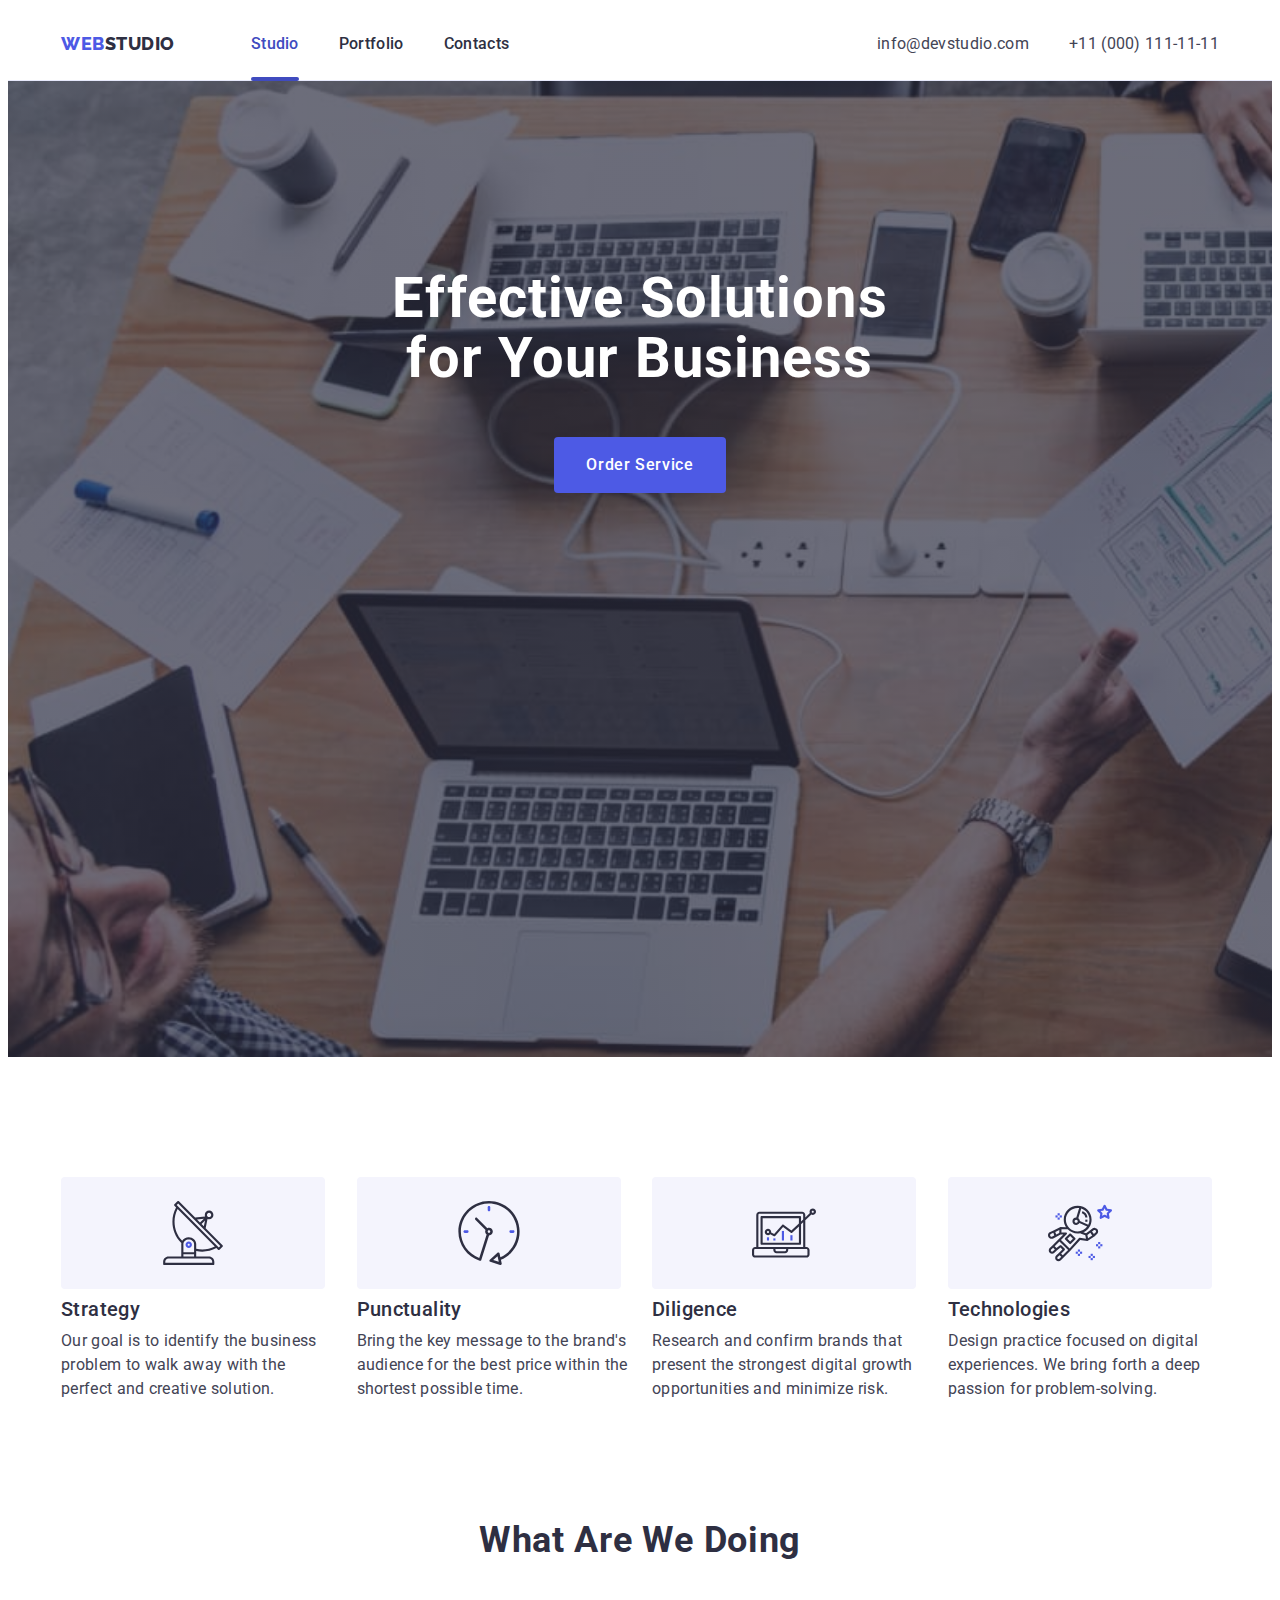
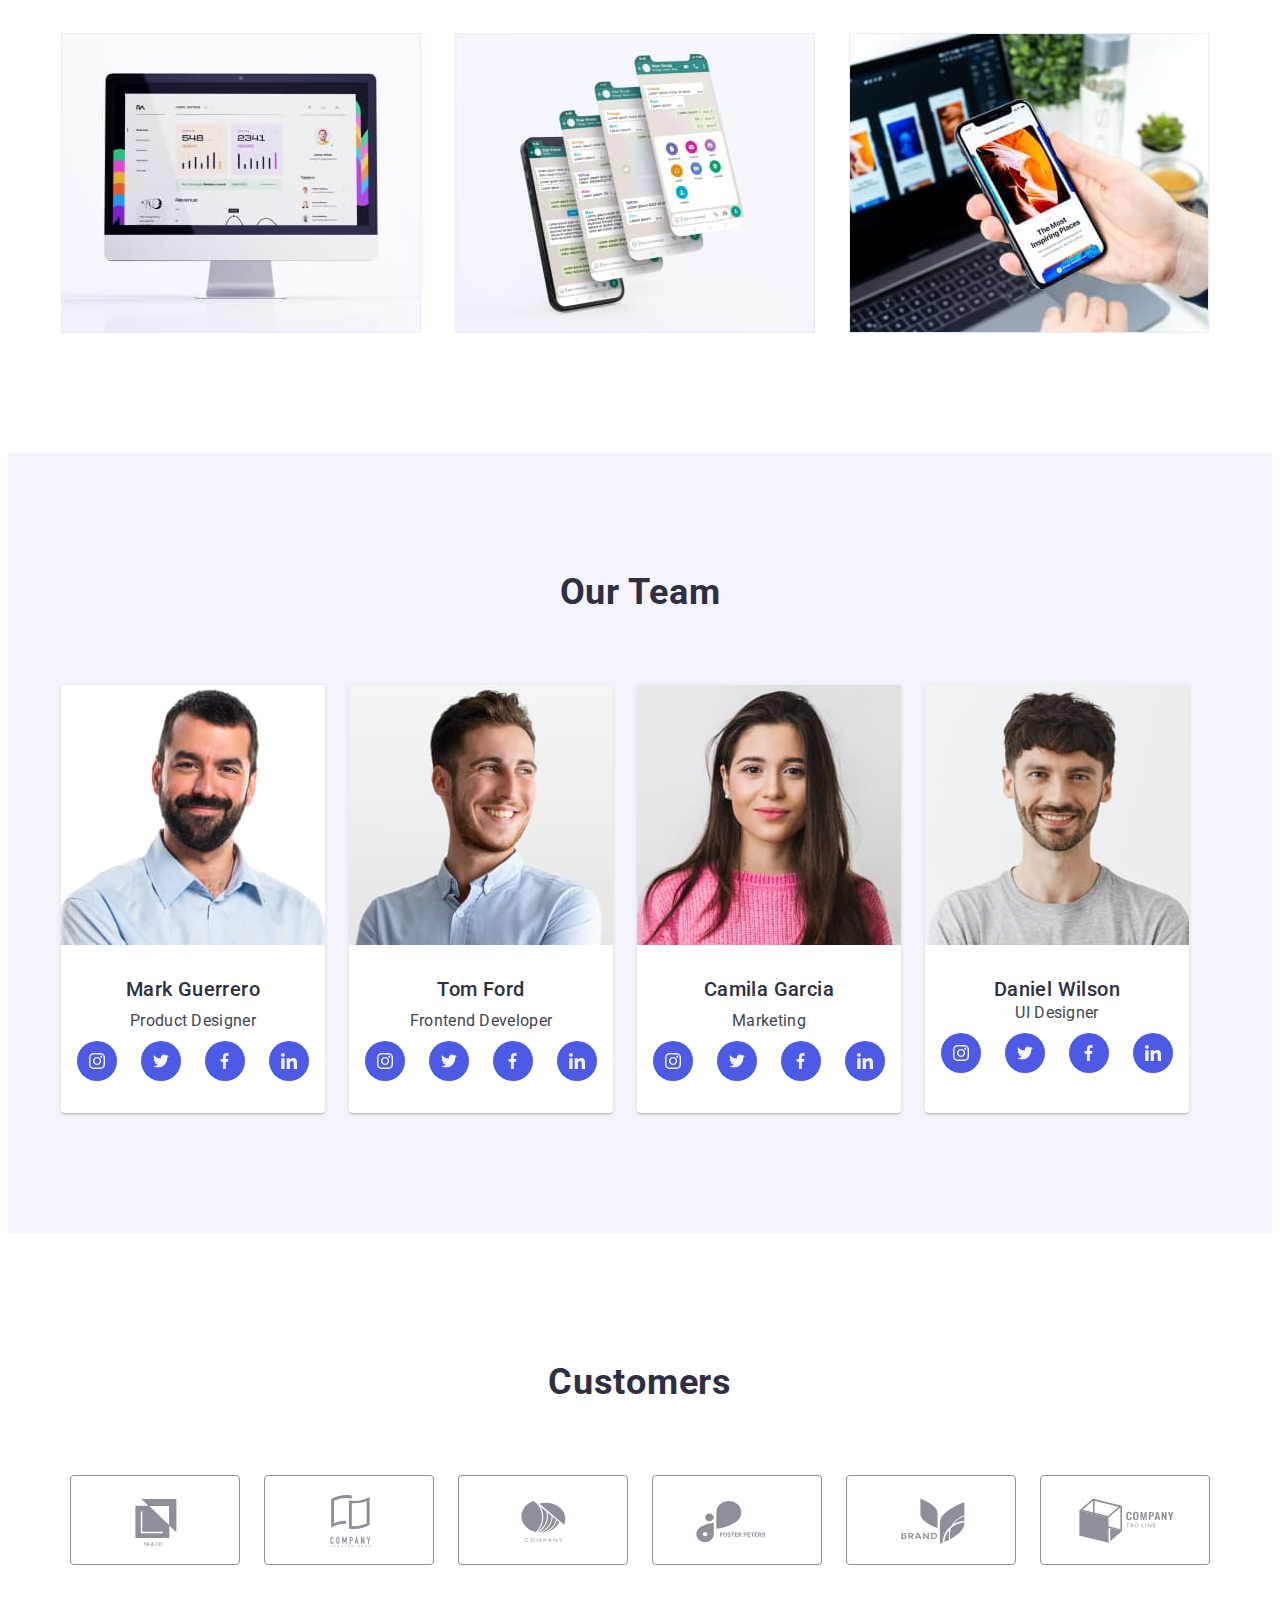
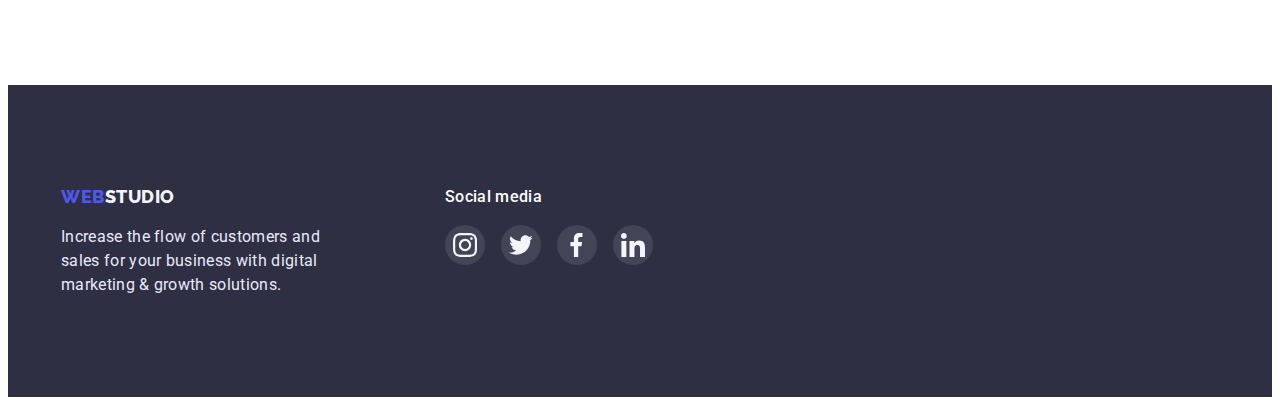
==== index.html @ 8904f3a8 "Initial commit" ====
<!DOCTYPE html>
<html lang="en">
  <head>
    <meta charset="UTF-8" />
    <meta http-equiv="X-UA-Compatible" content="IE=edge" />
    <meta name="viewport" content="width=device-width, initial-scale=1.0" />
    <title>Studio</title>
    <link rel="preconnect" href="https://fonts.googleapis.com" />
    <link rel="preconnect" href="https://fonts.gstatic.com" crossorigin />
    <link
      href="https://fonts.googleapis.com/css2?family=Raleway:wght@800&family=Roboto:wght@400;500;700;900&display=swap"
      rel="stylesheet"
    />
    <link
      rel="stylesheet"
      href="https://cdnjs.cloudflare.com/ajax/libs/modern-normalize/1.1.0/modern-normalize.min.css"
      integrity="sha512-wpPYUAdjBVSE4KJnH1VR1HeZfpl1ub8YT/NKx4PuQ5NmX2tKuGu6U/JRp5y+Y8XG2tV+wKQpNHVUX03MfMFn9Q=="
      crossorigin="anonymous"
      referrerpolicy="no-referrer"
    />
    <link rel="stylesheet" href="./css/styles.css" />
  </head>
  <body>
    <header class="page-header">
      <div class="container page-header-container">
        <nav class="header-navigation">
          <a class="header-logo" href="./index.html"
            ><span class="accent">Web</span>Studio</a
          >

          <ul class="header-list">
            <li class="header-item list">
              <a class="header-link link current" href="./index.html">Studio</a>
            </li>
            <li class="header-item list">
              <a class="header-link link" href="./portfolio.html">Portfolio</a>
            </li>
            <li class="header-item list">
              <a class="header-link link" href="">Contacts</a>
            </li>
          </ul>
        </nav>
        <address class="address">
          <ul class="box-address list">
            <li class="header-address-list">
              <a class="header-address link" href="mailto:info@devstudio.com"
                >info@devstudio.com</a
              >
            </li>
            <li class="header-address-list">
              <a class="header-address link" href="tel:+110001111111"
                >+11 (000) 111-11-11</a
              >
            </li>
          </ul>
        </address>
      </div>
    </header>
    <main>
      <section class="service">
        <div class="container">
          <h1 class="service-title">Effective Solutions for Your Business</h1>
          <button class="service-button button" type="button" data-modal-open>
            Order Service
          </button>
        </div>
      </section>

      <section class="rules section">
        <div class="container">
          <h2 class="visually-hidden">features</h2>
          <ul class="rules-list list">
            <li class="rules-item">
              <div class="rules-block">
              <svg class="rules-list-icon" width="64" height="64">
                <use href="./images/sprite.svg#icon-antenna"></use>
              </svg>
              </div>
              <h3 class="rules-title title">Strategy</h3>
              <p class="rules-text">
                Our goal is to identify the business problem to walk away with
                the perfect and creative solution.
              </p>
            </li>
            <li class="rules-item">
              <div class="rules-block">
              <svg class="rules-list-icon" width="64" height="64">
                <use href="./images/sprite.svg#icon-clock"></use>
              </svg>
              </div>
              <h3 class="rules-title title">Punctuality</h3>
              <p class="rules-text">
                Bring the key message to the brand's audience for the best price
                within the shortest possible time.
              </p>
            </li>
            <li class="rules-item">
              <div class="rules-block">
              <svg class="rules-list-icon" width="64" height="64">
                <use href="./images/sprite.svg#icon-diagram"></use>
              </svg>
              </div class="rules-block">
              <h3 class="rules-title title">Diligence</h3>
              <p class="rules-text">
                Research and confirm brands that present the strongest digital
                growth opportunities and minimize risk.
              </p>
            </li>
            <li class="rules-item">
              <div class="rules-block">
              <svg class="rules-list-icon" width="64" height="64">
                <use href="./images/sprite.svg#icon-astronaut"></use>
              </svg>
              </div>
              <h3 class="rules-title title">Technologies</h3>
              <p class="rules-text">
                Design practice focused on digital experiences. We bring forth a
                deep passion for problem-solving.
              </p>
            </li>
          </ul>
        </div>
      </section>

      <section class="presentation section">
        <div class="container">
          <h2 class="presentation-title main-title">What are we doing</h2>
          <ul class="presentation-list list">
            <li class="presentation-item item">
              <img
                class="presentation-image"
                src="./images/Rectangle71.jpg"
                alt="monitor"
                width="360"
              />
            </li>
            <li class="presentation-item item">
              <img
                class="presentation-image"
                src="./images/Rectangle71_1.jpg"
                alt="information"
                width="360"
              />
            </li>
            <li class="presentation-item item">
              <img
                class="presentation-image"
                src="./images/Rectangle71_2.jpg"
                alt="telephone"
                width="360"
              />
            </li>
          </ul>
        </div>
      </section>

      <section class="team section">
        <div class="container">
          <h2 class="team-title main-title">Our Team</h2>
          <ul class="team-list list">
            <li class="team-item">
              <img
                class="team-photo"
                src="./images/img.jpg"
                alt="product designer's photo"
                width="264"
              />
              <div class="team-text">
                <h3 class="team-title-name title">Mark Guerrero</h3>
                <p class="team-about">Product Designer</p>
                <ul class="social-list list">
                  <li class="social-list-item">
                    <a href="" class="social-list-link">
                      <svg class="social-list-icon" width="16" height="16">
                        <use href="./images/sprite.svg#icon-instagram-2"></use>
                      </svg>
                    </a>
                  </li>
                  <li class="social-list-item">
                    <a href="" class="social-list-link">
                      <svg class="social-list-icon" width="16" height="16">
                        <use href="./images/sprite.svg#icon-twitter"></use>
                      </svg>
                    </a>
                  </li>
                  <li class="social-list-item">
                    <a href="" class="social-list-link">
                      <svg class="social-list-icon" width="16" height="16">
                        <use href="./images/sprite.svg#icon-facebook"></use>
                      </svg>
                    </a>
                  </li>
                  <li class="social-list-item">
                    <a href="" class="social-list-link">
                      <svg class="social-list-icon" width="16" height="16">
                        <use href="./images/sprite.svg#icon-linkedin"></use>
                      </svg>
                    </a>
                  </li>
                </ul>
              </div>
            </li>
            <li class="team-item">
              <img
                class="team-photo"
                src="./images/img1.jpg"
                alt="frontend developer photo"
                width="264"
              />
              <div class="team-text">
                <h3 class="team-title-name title">Tom Ford</h3>
                <p class="team-about">Frontend Developer</p>
                <ul class="social-list list">
                  <li class="social-list-item">
                    <a href="" class="social-list-link">
                      <svg class="social-list-icon" width="16" height="16">
                        <use href="./images/sprite.svg#icon-instagram-2"></use>
                      </svg>
                    </a>
                  </li>
                  <li class="social-list-item">
                    <a href="" class="social-list-link">
                      <svg class="social-list-icon" width="16" height="16">
                        <use href="./images/sprite.svg#icon-twitter"></use>
                      </svg>
                    </a>
                  </li>
                  <li class="social-list-item">
                    <a href="" class="social-list-link">
                      <svg class="social-list-icon" width="16" height="16">
                        <use href="./images/sprite.svg#icon-facebook"></use>
                      </svg>
                    </a>
                  </li>
                  <li class="social-list-item">
                    <a href="" class="social-list-link">
                      <svg class="social-list-icon" width="16" height="16">
                        <use href="./images/sprite.svg#icon-linkedin"></use>
                      </svg>
                    </a>
                  </li>
                </ul>
              </div>
            </li>
            <li class="team-item">
              <img
                class="team-photo"
                src="./images/img2.jpg"
                alt="photo of a marketer"
                width="264"
              />
              <div class="team-text">
                <h3 class="team-title-name title">Camila Garcia</h3>
                <p class="team-about">Marketing</p>
                <ul class="social-list list">
                  <li class="social-list-item">
                    <a href="" class="social-list-link">
                      <svg class="social-list-icon" width="16" height="16">
                        <use href="./images/sprite.svg#icon-instagram-2"></use>
                      </svg>
                    </a>
                  </li>
                  <li class="social-list-item">
                    <a href="" class="social-list-link">
                      <svg class="social-list-icon" width="16" height="16">
                        <use href="./images/sprite.svg#icon-twitter"></use>
                      </svg>
                    </a>
                  </li>
                  <li class="social-list-item">
                    <a href="" class="social-list-link">
                      <svg class="social-list-icon" width="16" height="16">
                        <use href="./images/sprite.svg#icon-facebook"></use>
                      </svg>
                    </a>
                  </li>
                  <li class="social-list-item">
                    <a href="" class="social-list-link">
                      <svg class="social-list-icon" width="16" height="16">
                        <use href="./images/sprite.svg#icon-linkedin"></use>
                      </svg>
                    </a>
                  </li>
                </ul>
              </div>
            </li>
            <li class="team-item">
              <img
                class="team-photo"
                src="./images/img3.jpg"
                alt="designer's photo"
                width="264"
              />
              <div class="team-text">
                <h3 class="team-title-name">Daniel Wilson</h3>
                <p class="team-about">UI Designer</p>
                <ul class="social-list list">
                  <li class="social-list-item">
                    <a href="" class="social-list-link">
                      <svg class="social-list-icon" width="16" height="16">
                        <use href="./images/sprite.svg#icon-instagram-2"></use>
                      </svg>
                    </a>
                  </li>
                  <li class="social-list-item">
                    <a href="" class="social-list-link">
                      <svg class="social-list-icon" width="16" height="16">
                        <use href="./images/sprite.svg#icon-twitter"></use>
                      </svg>
                    </a>
                  </li>
                  <li class="social-list-item">
                    <a href="" class="social-list-link">
                      <svg class="social-list-icon" width="16" height="16">
                        <use href="./images/sprite.svg#icon-facebook"></use>
                      </svg>
                    </a>
                  </li>
                  <li class="social-list-item">
                    <a href="" class="social-list-link">
                      <svg class="social-list-icon" width="16" height="16">
                        <use href="./images/sprite.svg#icon-linkedin"></use>
                      </svg>
                    </a>
                  </li>
                </ul>
              </div>
            </li>
          </ul>
        </div>
      </section>
      <section class="customers section">
        <div class="container">
          <h2 class="customers-title">Customers</h2>
          <ul class="customers-list list">
            <li class="customers-item">
              <a href="" class="customers-link">
                <svg class="customers-link-icon" width="104" height="56">
                  <use href="./images/sprite.svg#icon-ya-and-co"></use>
                </svg>
              </a>
            </li>
            <li class="customers-item">
              <a href="" class="customers-link">
                <svg class="customers-link-icon" width="104" height="56">
                  <use href="./images/sprite.svg#icon-company"></use>
                </svg>
              </a>
            </li>
            <li class="customers-item">
              <a href="" class="customers-link">
                <svg class="customers-link-icon" width="104" height="56">
                  <use href="./images/sprite.svg#icon-company2"></use>
                </svg>
              </a>
            </li>
            <li class="customers-item">
              <a href="" class="customers-link">
                <svg class="customers-link-icon" width="104" height="56">
                  <use href="./images/sprite.svg#icon-foster-peters"></use>
                </svg>
              </a>
            </li>
            <li class="customers-item">
              <a href="" class="customers-link">
                <svg class="customers-link-icon" width="104" height="56">
                  <use href="./images/sprite.svg#icon-brand"></use>
                </svg>
              </a>
            </li>
            <li class="customers-item">
              <a href="" class="customers-link">
                <svg class="customers-link-icon" width="104" height="56">
                  <use href="./images/sprite.svg#icon-tag-line"></use>
                </svg>
              </a>
            </li>
          </ul>
        </div>
      </section>
    </main>
    <footer class="footer">
      <div class="footer-container container">
       <div class="container-logo">
        <a class="footer-logo link" href="./index.html"
          ><span class="accent">Web</span>Studio</a
        >
        <p class="footer-text">
          Increase the flow of customers and sales for your business with
          digital marketing & growth solutions.
        </p>
      </div>   
      <div class="container-social">
                 <h2 class="footer-title">Social media</h2>
                <ul class="footer-list list">
                  <li class="footer-list-item">
                    <a href="" class="footer-list-link">
                      <svg class="footer-list-icon" width="24" height="24">
                        <use href="./images/sprite.svg#icon-instagram-2"></use>
                      </svg>
                    </a>
                  </li>
                  <li class="footer-list-item">
                    <a href="" class="footer-list-link">
                      <svg class="footer-list-icon" width="24" height="24">
                        <use href="./images/sprite.svg#icon-twitter"></use>
                      </svg>
                    </a>
                  </li>
                  <li class="footer-list-item">
                    <a href="" class="footer-list-link">
                      <svg class="footer-list-icon" width="24" height="24">
                        <use href="./images/sprite.svg#icon-facebook"></use>
                      </svg>
                    </a>
                  </li>
                  <li class="footer-list-item">
                    <a href="" class="footer-list-link">
                      <svg class="footer-list-icon" width="24" height="24">
                        <use href="./images/sprite.svg#icon-linkedin"></use>
                      </svg>
                    </a>
                  </li>
                </ul>
        </div>
      </div>
    </footer>
    <div class="backdrop is-hidden" data-modal>
      <div class="modal">
        <button type="button" class="modal-close-button" data-modal-close>
          <svg class="modal-close-button-vector" width="8" height="8">
            <use href="./images/sprite.svg#icon-close-vector"></use>
          </svg>
        </button>
      </div>
    </div>
    <script src="./js/modal.js"></script>
  </body>
</html>
---- css/styles.css ----
:root {
  --primary-text-color: #434455;
  --title-text-color: #2e2f42;
  --main-button-color: #f4f4fd;
  --second-button-color: #4d5ae5;
  --accent-color: #404bbf;
  --transition-duration-and-func: 250ms cubic-bezier(0.4, 0, 0.2, 1);
}

p,
h1,
h2,
h3,
h4 {
  margin: 0;
}

ul {
  margin: 0;
  padding-left: 0;
}

img {
  display: block;
  max-width: 100%;
  height: auto;
}

body {
  font-family: "Roboto", sans-serif;
  color: var(--primary-text-color);
}

.container {
  width: 1158px;
  padding-left: 15px;
  padding-right: 15px;
  margin: 0 auto;
  /* outline: 2px solid red; */
}

.link {
  text-decoration: none;
}

.list {
  list-style: none;
  column-gap: 24px;
}

.button {
  font-family: inherit;
  font-weight: 500;
  font-size: 16px;
  line-height: 1.5;
  letter-spacing: 0.04em;
  cursor: pointer;
}

.main-title {
  margin-bottom: 72px;
}

.title {
  margin-bottom: 8px;
}

.visually-hidden {
  position: absolute;
  white-space: nowrap;
  width: 1px;
  height: 1px;
  overflow: hidden;
  border: 0;
  padding: 0;
  clip: rect(0 0 0 0);
  clip-path: inset(50%);
  margin: -1px;
}
/*------------------- HEADER----------------- */
.page-header-container {
  display: flex;
  align-items: center;
  justify-content: space-between;
}

.header-navigation {
  display: flex;
  align-items: center;
}

.page-header {
  padding-top: 24px;
  padding-bottom: 24px;
  border-bottom: 1px solid #e7e9fc;
}

.header-link:hover,
.header-link:focus,
.header-link:after,
.header-link.current {
  color: var(--accent-color);
}

.current {
  position: relative;
  padding-bottom: 24px;
}

.current::after {
  position: absolute;
  left: 0;
  bottom: -4px;
  content: "";
  width: 100%;
  height: 4px;
  background: var(--accent-color);
  border-radius: 2px;
}
/* .header-link:hover::after,
.header-link:focus::after { */

.header-logo {
  font-family: "Raleway", sans-serif;
  font-weight: 800;
  font-size: 18px;
  line-height: 1.33;
  letter-spacing: 0.03em;
  text-transform: uppercase;
  text-decoration: none;
  color: var(--title-text-color);
  margin-right: 76px;
}

.accent {
  color: #4d5ae5;
}

.header-list {
  display: flex;
  /* margin-right: 332px; */
}

.header-item:not(:last-child) {
  margin-right: 40px;
}

.header-link {
  font-weight: 500;
  font-size: 16px;
  line-height: 1.5;
  letter-spacing: 0.02em;
  color: var(--title-text-color);
  transition: color var(--transition-duration-and-func);
}

/* .header-link:is(:hover, :focus) {
  color: var(--accent-color);
} */

.box-address {
  display: flex;
  margin-left: auto;
  gap: 40px;
}

.header-address {
  color: var(--primary-text-color);
  font-style: normal;
  font-size: 16px;
  line-height: 1.5;
  letter-spacing: 0.02em;
  transition: color var(--transition-duration-and-func);
}

.header-address:is(:hover, :focus) {
  color: var(--accent-color);
}
/*------------------- HEADER----------------- */

/*------------------- SERVICE----------------- */
.service {
  text-align: center;
  padding-top: 188px;
  padding-bottom: 188px;
  background-image: linear-gradient(
      rgba(46, 47, 66, 0.7),
      rgba(46, 47, 66, 0.7)
    ),
    url(../images/people-office.jpg);
  background-color: #2e2f42;
  max-width: 1440px;
  height: 600px;
  margin-left: auto;
  margin-right: auto;
  background-size: cover;
}

.service-title {
  width: 500px;
  text-align: center;
  color: #ffffff;
  margin: 0 auto 48px;
  font-weight: 700;
  font-size: 56px;
  line-height: 1.07;
  letter-spacing: 0.02em;
}

.service-button:is(:hover, :focus) {
  background-color: var(--accent-color);
  box-shadow: 0px 4px 4px rgba(0, 0, 0, 0.15);
}

.service-button {
  padding: 16px 32px;
  border-radius: 4px;
  color: #ffffff;
  background-color: var(--second-button-color);
  border: none;
  margin-top: 0;
  transition: background-color var(--transition-duration-and-func),
    box-shadow var(--transition-duration-and-func);
  /* display: block; */
  /* text-align: center; */
  /* border-color: #2e2f42; */
}

/*------------------- SERVICE----------------- */

/*------------------- RULES----------------- */
.rules {
  padding-top: 120px;
  padding-bottom: 120px;
}

.rules-list {
  display: flex;
  /* flex-wrap: wrap; */
  /* justify-content: space-between; */
}

/* .rules-item:not(:last-child) {
  margin-right: 24px;
} */

.rules-item {
  flex-basis: calc((100% - 72px) / 4);
}

.rules-item {
  width: 264px;
}

.rules-block {
  display: flex;
  justify-content: center;
  align-items: center;
  width: 264px;
  height: 112px;
  background: #f4f4fd;
  border-radius: 4px;
  gap: 24px;
  margin-bottom: 8px;
}

.rules-title {
  font-weight: 500;
  font-size: 20px;
  line-height: 1.2;
  letter-spacing: 0.02em;
  color: var(--title-text-color);
}

.rules-text {
  font-weight: 400;
  font-size: 16px;
  line-height: 1.5;
  letter-spacing: 0.02em;
}
/*------------------- RULES----------------- */
/*------------------- PRESENTATION----------------- */
.presentation {
  padding-bottom: 120px;
}

.presentation-list {
  display: flex;
  flex-wrap: wrap;
}

.presentation-item {
  flex-basis: calc((100% - 48px) / 3);
}

.presentation-title {
  font-weight: 700;
  font-size: 36px;
  line-height: 1.11;
  text-align: center;
  letter-spacing: 0.02em;
  text-transform: capitalize;
  color: var(--title-text-color);
}

/*------------------- PRESENTATION----------------- */
/*------------------- TEAM----------------- */
.team {
  background: #f4f4fd;
  padding-top: 120px;
  padding-bottom: 120px;
}

.team-list {
  display: flex;
  flex-wrap: wrap;
  column-gap: 24px;
  flex-basis: calc((100% - 72px) / 4);
}

.team-item {
  background: #ffffff;
  box-shadow: 0px 1px 6px rgba(46, 47, 66, 0.08),
    0px 1px 1px rgba(46, 47, 66, 0.16), 0px 2px 1px rgba(46, 47, 66, 0.08);
  border-radius: 0px 0px 4px 4px;
}

.team-title {
  font-weight: 700;
  font-size: 36px;
  line-height: 1.11;
  text-align: center;
  letter-spacing: 0.02em;
  text-transform: capitalize;
  color: var(--title-text-color);
  margin-bottom: 72px;
}

.team-text {
  padding-top: 32px;
  padding-bottom: 32px;
}

.team-title-name {
  font-weight: 500;
  font-size: 20px;
  line-height: 1.2;
  letter-spacing: 0.02em;
  color: var(--title-text-color);
  text-align: center;
}

.team-about {
  font-weight: 400;
  font-size: 16px;
  line-height: 1.5;
  letter-spacing: 0.02em;
  text-align: center;
}

.social-list {
  display: flex;
  justify-content: center;
  gap: 24px;
  margin-top: 8px;
}

.social-list-link:hover,
.social-list-link:focus {
  background-color: #404bbf;
}

.social-list-link {
  display: flex;
  justify-content: center;
  align-items: center;
  width: 40px;
  height: 40px;
  border-radius: 50%;
  background-color: #4d5ae5;
  transition: background-color var(--transition-duration-and-func);
}

.social-list-icon {
  fill: #f4f4fd;
}
/*------------------- TEAM----------------- */
/*------------------- CUSTOMERS----------------- */
.customers {
  padding-top: 130px;
  padding-bottom: 120px;
}

.customers-title {
  font-weight: 700;
  font-size: 36px;
  line-height: 1.11;
  text-align: center;
  letter-spacing: 0.02em;
  text-transform: capitalize;
  color: var(--title-text-color);
  margin-bottom: 72px;
}

.customers-list {
  display: flex;
  gap: 24px;
  justify-content: center;
}

/* .customers-link-icon:hover,
.customers-link-icon:focus {
  fill: #404bbf;
} */

.customers-link:hover,
.customers-link:focus {
  border: 1px solid #404bbf;
  color: #404bbf;
}

.customers-link {
  display: flex;
  justify-content: center;
  align-items: center;
  width: 168px;
  height: 88px;
  border: 1px solid #8e8f99;
  border-radius: 4px;
  color: #8e8f99;
  transition: color var(--transition-duration-and-func);
}

.customers-link-icon {
  fill: currentColor;
}
/*------------------- CUSTOMERS----------------- */
/*------------------- PORTFOLIO----------------- */
.portfolio {
  padding-top: 96px;
  padding-bottom: 120px;
}

.portfolio-list-button {
  display: flex;
  flex-wrap: wrap;
  justify-content: center;
}

/* .portfolio-item-img:not(:nth-last-child(-n + 3)) {
  margin-bottom: 48px;
} */

.potfolio-item:not(:nth-child(5n)) {
  margin-right: 24px;
}

.portfolio-button {
  padding: 12px 24px;
  border: 1px solid #e7e9fc;
  border-radius: 4px;
  color: #4d5ae5;
  background-color: var(--main-button-color);
  border: 1px solid #e7e9fc;
  transition: color 250ms cubic-bezier(0.4, 0, 0.2, 1),
    background-color 250ms cubic-bezier(0.4, 0, 0.2, 1);
}

.portfolio-button:is(:hover, :focus) {
  color: #ffffff;
  background-color: var(--accent-color);
}

.portfolio-list-img {
  display: flex;
  flex-wrap: wrap;
  row-gap: 48px;
  /* justify-content: space-between; */
}

.portfolio-item-img {
  box-shadow: 0px 1px 6px rgba(46, 47, 66, 0.08);
  transition: box-shadow var(--transition-duration-and-func);
}

.portfolio-item-img:hover {
  box-shadow: 0px 1px 6px rgba(46, 47, 66, 0.08),
    0px 1px 1px rgba(46, 47, 66, 0.16), 0px 2px 1px rgba(46, 47, 66, 0.08);
}

.portfolio-link {
  display: block;
}

.portfolio-wrapper {
  position: relative;
  overflow: hidden;
}

.portfolio-img {
  width: 360px;
}

.overlay {
  width: 100%;
  height: 100%;
  transform: translate(0, 100%);
  transition: transform var(--transition-duration-and-func);
  position: absolute;
  left: 0;
  top: 0;
  background: #4d5ae5;
  background-blend-mode: soft-light;
  mix-blend-mode: normal;
  font-size: 16px;
  line-height: 1.5;
  letter-spacing: 0.02em;
  color: #f4f4fd;
  padding: 40px 32px 164px;
}

.portfolio-link:hover .overlay,
.portfolio-link:focus .overlay {
  transform: translate(0, 0);
}

.portfolio-about {
  padding-top: 32px;
  padding-bottom: 32px;
  padding-left: 16px;
  background: #ffffff;
  border: 1px solid #e7e9fc;
  border-top: none;
}

.portfolio-about:hover {
  border: 0.5px solid #f4f4fd;
  border-top: none;
}

.portfolio-title {
  font-weight: 500;
  font-size: 20px;
  line-height: 1.2;
  letter-spacing: 0.02em;
  color: var(--title-text-color);
}

.portfolio-text {
  font-weight: 400;
  font-size: 16px;
  line-height: 1.5;
  letter-spacing: 0.02em;
  color: var(--primary-text-color);
}
/*------------------- PORTFOLIO----------------- */
/*------------------- FOOTER---------------- */
.footer {
  background: #2e2f42;
  padding-top: 100px;
  padding-bottom: 100px;
  display: flex;
  justify-content: flex-start;
  /* max-width: 1440px;
  margin-left: auto;
  margin-right: auto; */
}

.footer-container {
  display: flex;
}

.footer-logo {
  font-family: "Raleway", sans-serif;
  font-weight: 800;
  font-size: 18px;
  line-height: 1.33;
  letter-spacing: 0.03em;
  text-transform: uppercase;
  color: #f4f4fd;
}

.footer-text {
  width: 264px;
  font-weight: 400;
  letter-spacing: 0.02em;
  font-size: 16px;
  line-height: 1.5;
  letter-spacing: 0.02em;
  color: #e7e9fc;
  margin-top: 16px;
}

.container-social {
  margin-left: 120px;
}

.footer-title {
  /* width: 96px;
  height: 24px; */
  font-weight: 500;
  font-size: 16px;
  line-height: 1.5;
  letter-spacing: 0.02em;
  color: #ffffff;
  text-align: left;
  /* margin-bottom: 16px; */
}

.footer-list-link:hover,
.footer-list-link:focus {
  background-color: #31d0aa;
}

.footer-list-link {
  display: flex;
  justify-content: center;
  align-items: center;
  width: 40px;
  height: 40px;
  border-radius: 50%;
  background-color: rgba(255, 255, 255, 0.1);
  transition: background-color var(--transition-duration-and-func);
}

.footer-list-icon {
  fill: #f4f4fd;
}

.footer-list {
  display: flex;
  gap: 16px;
  margin-top: 16px;
}

/* -------------- FOOTER----------------*/
/* -------------- MODAL WINDOW----------------*/
.backdrop {
  position: fixed;
  top: 0;
  left: 0;
  z-index: 100;
  width: 100%;
  height: 100%;
  background-color: rgba(46, 47, 66, 0.4);
  transition: opacity var(--transition-duration-and-func),
    visibility var(--transition-duration-and-func);
}

.backdrop.is-hidden {
  opacity: 0;
  visibility: hidden;
  pointer-events: none;
}

.modal {
  position: absolute;
  top: 50%;
  left: 50%;
  transform: translate(-50%, -50%) scale(1);
  transition: transform var(--transition-duration-and-func);
  width: 408px;
  height: 576px;
  background-color: #fcfcfc;
  box-shadow: 0px 1px 1px rgba(0, 0, 0, 0.14), 0px 1px 3px rgba(0, 0, 0, 0.12),
    0px 2px 1px rgba(0, 0, 0, 0.2);
  border-radius: 4px;
}

.backdrop.is-hidden .modal {
  transform: translate(-50%, -50%) scale(0);
}

.modal-close-button {
  position: absolute;
  top: 24px;
  right: 24px;
  display: flex;
  justify-content: center;
  align-items: center;
  width: 24px;
  height: 24px;
  fill: #000000;
  background-color: #e7e9fc;
  border: 1px solid rgba(0, 0, 0, 0.1);
  border-radius: 50%;
  padding: 0;
  transition: fill var(--transition-duration-and-func),
    background-color var(--transition-duration-and-func);
}

.modal-close-button:hover,
.modal-close-button:focus {
  fill: #ffffff;
  background-color: #404bbf;
}
/* -------------- MODAL WINDOW----------------*/
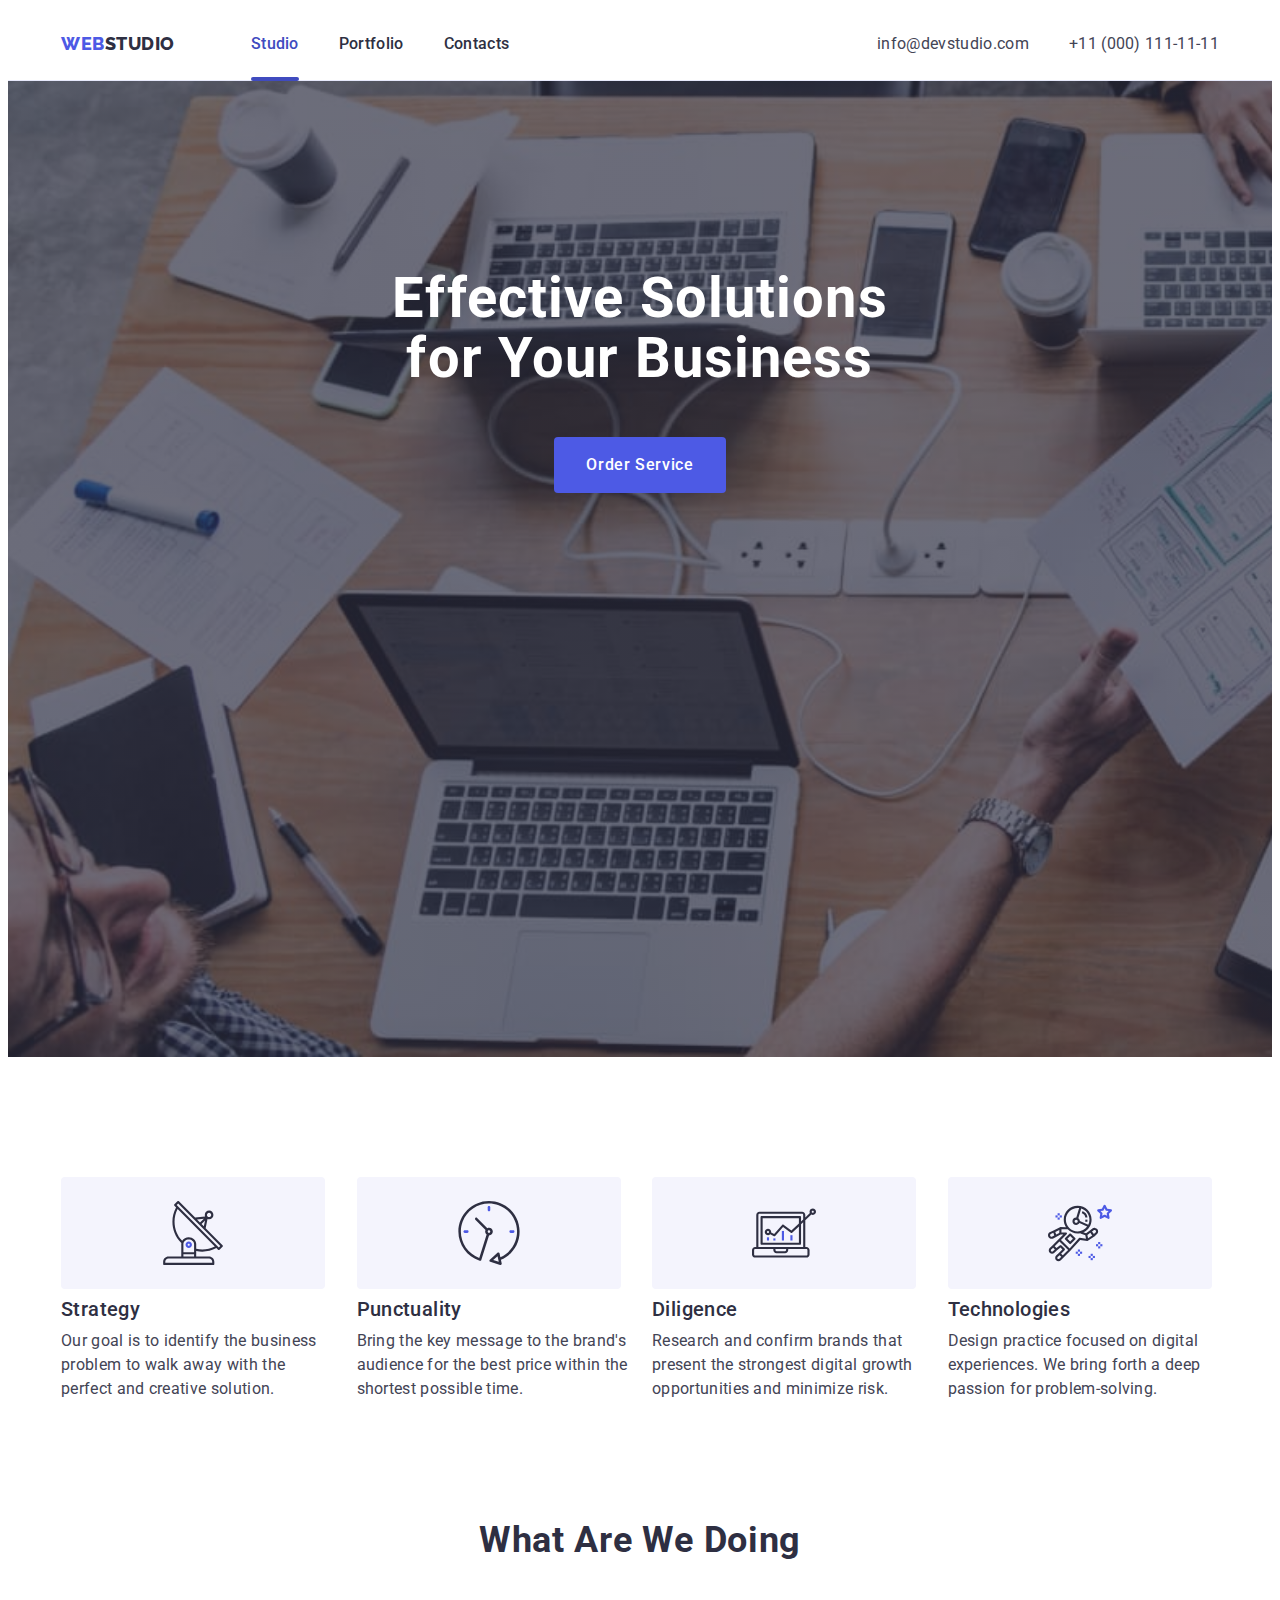
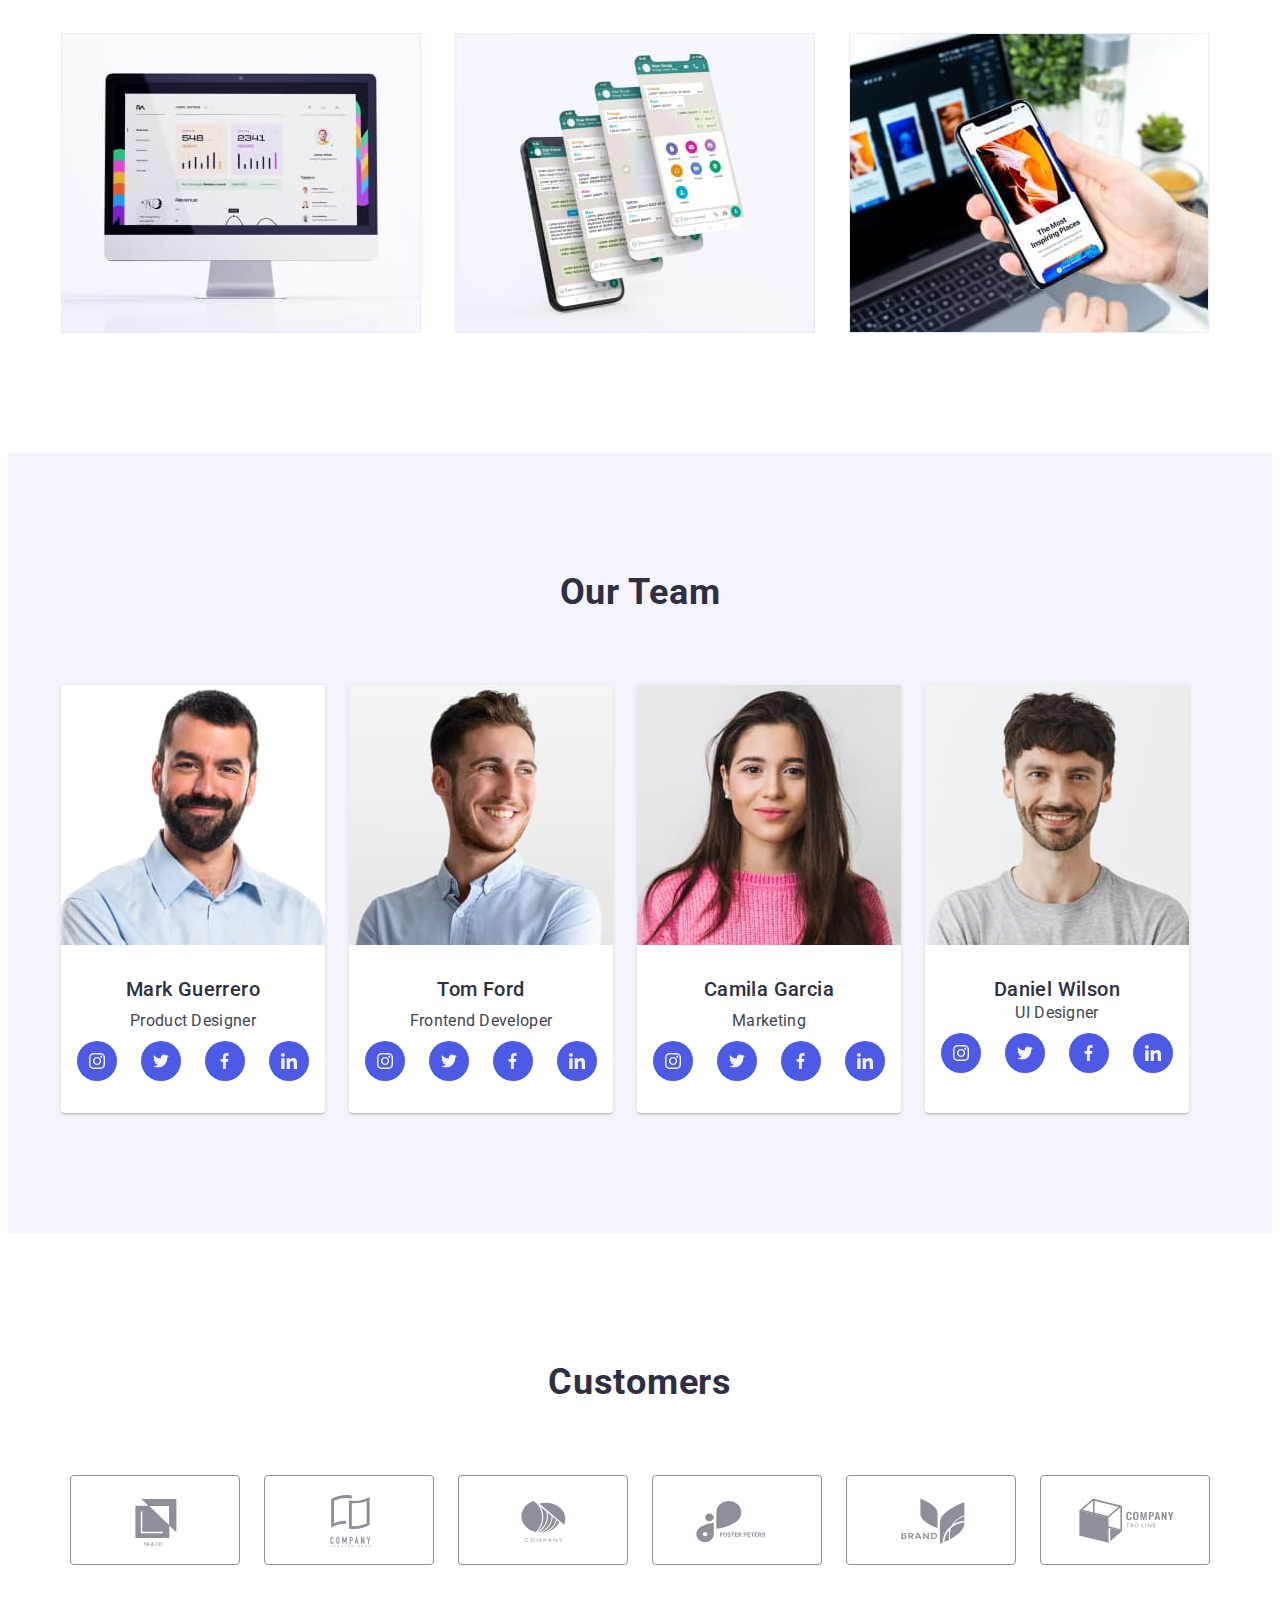
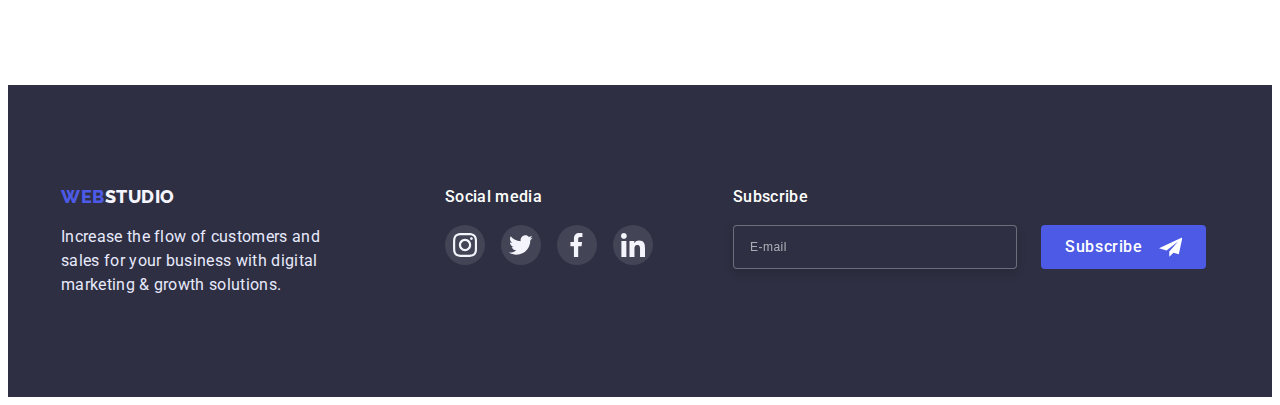
==== commit 2fda7772: "Update index.html" ====
--- a/index.html
+++ b/index.html
@@ -72,9 +72,9 @@
           <ul class="rules-list list">
             <li class="rules-item">
               <div class="rules-block">
-              <svg class="rules-list-icon" width="64" height="64">
-                <use href="./images/sprite.svg#icon-antenna"></use>
-              </svg>
+                <svg class="rules-list-icon" width="64" height="64">
+                  <use href="./images/sprite.svg#icon-antenna"></use>
+                </svg>
               </div>
               <h3 class="rules-title title">Strategy</h3>
               <p class="rules-text">
@@ -84,9 +84,9 @@
             </li>
             <li class="rules-item">
               <div class="rules-block">
-              <svg class="rules-list-icon" width="64" height="64">
-                <use href="./images/sprite.svg#icon-clock"></use>
-              </svg>
+                <svg class="rules-list-icon" width="64" height="64">
+                  <use href="./images/sprite.svg#icon-clock"></use>
+                </svg>
               </div>
               <h3 class="rules-title title">Punctuality</h3>
               <p class="rules-text">
@@ -96,10 +96,10 @@
             </li>
             <li class="rules-item">
               <div class="rules-block">
-              <svg class="rules-list-icon" width="64" height="64">
-                <use href="./images/sprite.svg#icon-diagram"></use>
-              </svg>
-              </div class="rules-block">
+                <svg class="rules-list-icon" width="64" height="64">
+                  <use href="./images/sprite.svg#icon-diagram"></use>
+                </svg>
+              </div>
               <h3 class="rules-title title">Diligence</h3>
               <p class="rules-text">
                 Research and confirm brands that present the strongest digital
@@ -108,9 +108,9 @@
             </li>
             <li class="rules-item">
               <div class="rules-block">
-              <svg class="rules-list-icon" width="64" height="64">
-                <use href="./images/sprite.svg#icon-astronaut"></use>
-              </svg>
+                <svg class="rules-list-icon" width="64" height="64">
+                  <use href="./images/sprite.svg#icon-astronaut"></use>
+                </svg>
               </div>
               <h3 class="rules-title title">Technologies</h3>
               <p class="rules-text">
@@ -381,47 +381,67 @@
     </main>
     <footer class="footer">
       <div class="footer-container container">
-       <div class="container-logo">
-        <a class="footer-logo link" href="./index.html"
-          ><span class="accent">Web</span>Studio</a
-        >
-        <p class="footer-text">
-          Increase the flow of customers and sales for your business with
-          digital marketing & growth solutions.
-        </p>
-      </div>   
-      <div class="container-social">
-                 <h2 class="footer-title">Social media</h2>
-                <ul class="footer-list list">
-                  <li class="footer-list-item">
-                    <a href="" class="footer-list-link">
-                      <svg class="footer-list-icon" width="24" height="24">
-                        <use href="./images/sprite.svg#icon-instagram-2"></use>
-                      </svg>
-                    </a>
-                  </li>
-                  <li class="footer-list-item">
-                    <a href="" class="footer-list-link">
-                      <svg class="footer-list-icon" width="24" height="24">
-                        <use href="./images/sprite.svg#icon-twitter"></use>
-                      </svg>
-                    </a>
-                  </li>
-                  <li class="footer-list-item">
-                    <a href="" class="footer-list-link">
-                      <svg class="footer-list-icon" width="24" height="24">
-                        <use href="./images/sprite.svg#icon-facebook"></use>
-                      </svg>
-                    </a>
-                  </li>
-                  <li class="footer-list-item">
-                    <a href="" class="footer-list-link">
-                      <svg class="footer-list-icon" width="24" height="24">
-                        <use href="./images/sprite.svg#icon-linkedin"></use>
-                      </svg>
-                    </a>
-                  </li>
-                </ul>
+        <div class="container-logo">
+          <a class="footer-logo link" href="./index.html"
+            ><span class="accent">Web</span>Studio</a
+          >
+          <p class="footer-text">
+            Increase the flow of customers and sales for your business with
+            digital marketing & growth solutions.
+          </p>
+        </div>
+        <div class="container-social">
+          <h2 class="footer-title">Social media</h2>
+          <ul class="footer-list list">
+            <li class="footer-list-item">
+              <a href="" class="footer-list-link">
+                <svg class="footer-list-icon" width="24" height="24">
+                  <use href="./images/sprite.svg#icon-instagram-2"></use>
+                </svg>
+              </a>
+            </li>
+            <li class="footer-list-item">
+              <a href="" class="footer-list-link">
+                <svg class="footer-list-icon" width="24" height="24">
+                  <use href="./images/sprite.svg#icon-twitter"></use>
+                </svg>
+              </a>
+            </li>
+            <li class="footer-list-item">
+              <a href="" class="footer-list-link">
+                <svg class="footer-list-icon" width="24" height="24">
+                  <use href="./images/sprite.svg#icon-facebook"></use>
+                </svg>
+              </a>
+            </li>
+            <li class="footer-list-item">
+              <a href="" class="footer-list-link">
+                <svg class="footer-list-icon" width="24" height="24">
+                  <use href="./images/sprite.svg#icon-linkedin"></use>
+                </svg>
+              </a>
+            </li>
+          </ul>
+        </div>
+        <div class="container-subscribe">
+          <form class="form-subscribe">
+            <p class="text-subscribe">Subscribe</p>
+            <label class="subscribe-field">
+              <input
+                type="email"
+                name="user-email"
+                class="email-form-input"
+                required
+                placeholder="E-mail"
+              />
+              <button type="submit" class="subscribe-button button">
+                Subscribe
+                <svg class="telegram-vector" width="24" height="20">
+                  <use href="./images/sprite.svg#icon-telegram"></use>
+                </svg>
+              </button>
+            </label>
+          </form>
         </div>
       </div>
     </footer>
@@ -432,6 +452,77 @@
             <use href="./images/sprite.svg#icon-close-vector"></use>
           </svg>
         </button>
+        <form class="modal-form">
+          <p class="modal-text">
+            Leave your contacts and we will call you back
+          </p>
+          <label class="modal-form-field">
+            <span class="modal-form-input-descr-name"> Name </span>
+            <span class="modal-form-input-wrapper">
+              <input
+                type="text"
+                name="user-name"
+                class="modal-form-input"
+                required
+                pattern="[a-zA-Zа-яА-Я]+$"
+                minlength="2"
+              />
+              <svg class="modal-form-input-icon" width="18" height="18">
+                <use href="./images/sprite.svg#icon-name"></use>
+              </svg>
+            </span>
+          </label>
+          <label class="modal-form-field">
+            <span class="modal-form-input-descr"> Phone </span>
+            <span class="modal-form-input-wrapper">
+              <input
+                type="tel"
+                name="user-phone-number"
+                class="modal-form-input"
+                required
+                pattern="[0-9]{3}-[0-9]{3}-[0-9]{2}-[0-9]{2}"
+                title="xxx-xxx-xx-xx"
+              />
+              <svg class="modal-form-input-icon" width="18" height="24">
+                <use href="./images/sprite.svg#icon-phone"></use>
+              </svg>
+            </span>
+          </label>
+          <label class="modal-form-field">
+            <span class="modal-form-input-descr"> Email </span>
+            <span class="modal-form-input-wrapper">
+              <input
+                type="email"
+                name="user-email"
+                class="modal-form-input"
+                required
+              />
+              <svg class="modal-form-input-icon" width="18" height="24">
+                <use href="./images/sprite.svg#icon-email"></use>
+              </svg>
+            </span>
+          </label>
+          <label class="modal-form-field-message">
+            <span class="modal-form-input-descr"> Comment </span>
+            <textarea
+              name="user-message"
+              class="modal-form-message"
+              placeholder="Text input"
+            ></textarea>
+          </label>
+          <input
+            id="user-policy"
+            type="checkbox"
+            name="user-policy"
+            class="modal-form-check visually-hidden"
+            placeholder
+          />
+          <label for="user-policy" class="modal-form-check-desc"
+            >I accept the terms and conditions of the&nbsp;
+            <a class="user-policy-link" href="">Privacy Policy</a></label
+          >
+          <button type="submit" class="modal-form-submit button">Send</button>
+        </form>
       </div>
     </div>
     <script src="./js/modal.js"></script>
--- a/css/styles.css
+++ b/css/styles.css
@@ -170,11 +170,13 @@
   font-size: 16px;
   line-height: 1.5;
   letter-spacing: 0.02em;
-  transition: color var(--transition-duration-and-func);
+  transition: color var(--transition-duration-and-func),
+    border var(--transition-duration-and-func);
 }
 
 .header-address:is(:hover, :focus) {
   color: var(--accent-color);
+  border: 1px solid var(--accent-color);
 }
 /*------------------- HEADER----------------- */
 
@@ -462,13 +464,17 @@
   color: #4d5ae5;
   background-color: var(--main-button-color);
   border: 1px solid #e7e9fc;
-  transition: color 250ms cubic-bezier(0.4, 0, 0.2, 1),
-    background-color 250ms cubic-bezier(0.4, 0, 0.2, 1);
+  transition: color var(--transition-duration-and-func),
+    background-color var(--transition-duration-and-func),
+    box-shadow var(--transition-duration-and-func);
 }
 
 .portfolio-button:is(:hover, :focus) {
   color: #ffffff;
   background-color: var(--accent-color);
+  box-shadow: 0px 3px 1px rgba(0, 0, 0, 0.1), 0px 2px 1px rgba(0, 0, 0, 0.08),
+    0px 2px 2px rgba(0, 0, 0, 0.12);
+  border-radius: 4px;
 }
 
 .portfolio-list-img {
@@ -633,6 +639,75 @@
   margin-top: 16px;
 }
 
+.container-subscribe {
+  display: flex;
+  margin-left: 80px;
+}
+
+.text-subscribe {
+  font-weight: 500;
+  font-size: 16px;
+  line-height: 1.5;
+  letter-spacing: 0.02em;
+  color: #ffffff;
+  margin-bottom: 16px;
+}
+
+.subscribe-field {
+  display: flex;
+}
+
+.email-form-input {
+  width: 264px;
+  height: 40px;
+  color: #e7e9fc;
+  border: 1px solid rgba(255, 255, 255, 0.3);
+  filter: drop-shadow(0px 4px 4px rgba(0, 0, 0, 0.15));
+  border-radius: 4px;
+  background: #2e2f42;
+  resize: none;
+  padding-left: 16px;
+  margin-right: 24px;
+}
+
+.email-form-input::placeholder {
+  font-weight: 400;
+  font-size: 12px;
+  line-height: 2;
+  display: flex;
+  align-items: center;
+  letter-spacing: 0.04em;
+  color: rgba(255, 255, 255, 0.6);
+}
+
+.subscribe-button {
+  display: flex;
+  justify-content: center;
+  align-items: center;
+  padding: 8px 24px;
+  gap: 16px;
+  font-weight: 500;
+  font-size: 16px;
+  line-height: 1.5;
+  letter-spacing: 0.04em;
+  color: #ffffff;
+  background: var(--second-button-color);
+  border-radius: 4px;
+  border: none;
+  width: 165px;
+  margin-top: 0;
+  transition: background-color var(--transition-duration-and-func),
+    box-shadow var(--transition-duration-and-func);
+}
+
+.subscribe-button:is(:hover, :focus) {
+  background-color: var(--accent-color);
+  box-shadow: 0px 4px 4px rgba(0, 0, 0, 0.15);
+}
+
+.telegram-vector {
+  fill: #ffffff;
+}
 /* -------------- FOOTER----------------*/
 /* -------------- MODAL WINDOW----------------*/
 .backdrop {
@@ -660,11 +735,12 @@
   transform: translate(-50%, -50%) scale(1);
   transition: transform var(--transition-duration-and-func);
   width: 408px;
-  height: 576px;
+  height: 584px;
   background-color: #fcfcfc;
   box-shadow: 0px 1px 1px rgba(0, 0, 0, 0.14), 0px 1px 3px rgba(0, 0, 0, 0.12),
     0px 2px 1px rgba(0, 0, 0, 0.2);
   border-radius: 4px;
+  padding: 72px 24px 24px 24px;
 }
 
 .backdrop.is-hidden .modal {
@@ -687,6 +763,7 @@
   padding: 0;
   transition: fill var(--transition-duration-and-func),
     background-color var(--transition-duration-and-func);
+  cursor: pointer;
 }
 
 .modal-close-button:hover,
@@ -695,3 +772,161 @@
   background-color: #404bbf;
 }
 /* -------------- MODAL WINDOW----------------*/
+/* -------------- MODAL FORM----------------*/
+.modal-form {
+  display: flex;
+  flex-direction: column;
+}
+
+.modal-text {
+  color: var(--title-text-color);
+  font-weight: 500;
+  font-size: 16px;
+  line-height: 1.5;
+  text-align: center;
+  letter-spacing: 0.02em;
+  margin-bottom: 16px;
+}
+
+.modal-form-field {
+  margin-bottom: 8px;
+}
+
+.modal-form-input {
+  width: 100%;
+  height: 40px;
+  border: 1px solid rgba(33, 33, 33, 0.2);
+  border-radius: 4px;
+  padding-left: 38px;
+  transition: border-color var(--transition-duration-and-func);
+}
+
+.modal-form-input:focus {
+  outline: none;
+  border-color: #4d5ae5;
+}
+
+.modal-form-input-descr-name {
+  display: block;
+  font-weight: 400;
+  font-size: 12px;
+  line-height: 1.17;
+  letter-spacing: 0.04em;
+  margin-bottom: 4px;
+  color: #8e8f99;
+}
+
+.modal-form-input-descr {
+  display: block;
+  font-weight: 400;
+  font-size: 12px;
+  line-height: 1.17;
+  letter-spacing: 0.01em;
+  margin-bottom: 4px;
+  color: #8e8f99;
+}
+
+.modal-form-input-wrapper {
+  position: relative;
+  display: block;
+}
+
+.modal-form-input-icon {
+  position: absolute;
+  top: 50%;
+  left: 16px;
+  transform: translateY(-50%);
+  display: block;
+  transition: fill var(--transition-duration-and-func);
+}
+
+.modal-form-input:focus + .modal-form-input-icon {
+  fill: #4d5ae5;
+}
+
+.modal-form-message {
+  display: flex;
+  width: 100%;
+  height: 120px;
+  resize: none;
+  padding: 8px 16px;
+  border: 1px solid rgba(33, 33, 33, 0.2);
+  border-radius: 4px;
+  transition: border-color var(--transition-duration-and-func);
+}
+
+.modal-form-message::placeholder {
+  font-size: 12px;
+  line-height: 1.17;
+  letter-spacing: 0.04em;
+  color: rgba(117, 117, 117, 0.5);
+}
+
+.modal-form-message:focus {
+  outline: none;
+  border-color: #4d5ae5;
+}
+
+.modal-form-check-desc {
+  display: flex;
+  align-items: center;
+  font-weight: 400;
+  font-size: 12px;
+  line-height: 1.17;
+  letter-spacing: 0.04em;
+  color: #757575;
+  margin-top: 16px;
+  margin-bottom: 24px;
+}
+
+.modal-form-check-desc::before {
+  display: block;
+  width: 16px;
+  height: 16px;
+  border: 1.25px solid #2e2f42;
+  border-radius: 2px;
+  content: "";
+  cursor: pointer;
+  border-radius: 4px;
+  margin-right: 10px;
+}
+
+.modal-form-check:checked + .modal-form-check-desc::before {
+  background: #404bbf;
+  border: 1.25px solid #404bbf;
+  border-radius: 2px;
+  background-image: url(../images/check-mark.svg);
+  background-repeat: no-repeat;
+  background-size: 10px 8px;
+  background-position: center;
+}
+
+.modal-form-check:focus + .modal-form-check-desc::before {
+  outline: 1.25px solid #2e2f42;
+}
+
+.user-policy-link {
+  color: #4d5ae5;
+}
+
+.modal-form-submit:is(:hover, :focus) {
+  background-color: var(--accent-color);
+  box-shadow: 0px 4px 4px rgba(0, 0, 0, 0.15);
+}
+
+.modal-form-submit {
+  align-self: center;
+  padding: 16px 32px;
+  border-radius: 4px;
+  align-self: center;
+  color: #ffffff;
+  box-shadow: 0px 4px 4px rgba(0, 0, 0, 0.15);
+  background-color: var(--second-button-color);
+  border: none;
+  width: 169px;
+  margin-top: 0;
+  transition: background-color var(--transition-duration-and-func),
+    box-shadow var(--transition-duration-and-func);
+}
+
+/* -------------- MODAL FORM----------------*/
